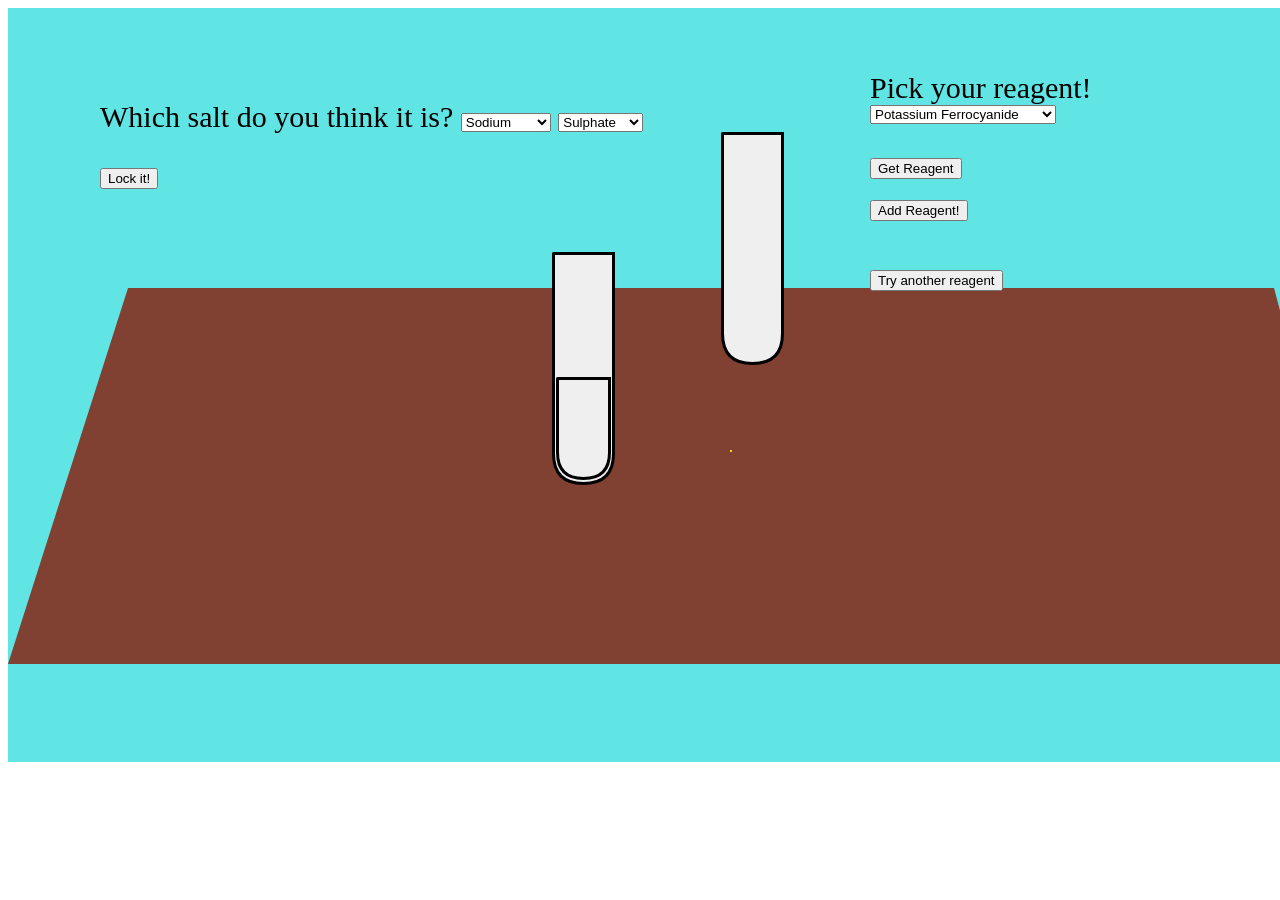
==== index.html @ 16434833 "On branch main" ====
<html>
    <head>
        <title>Salt Experiments</title>
    </head>
    <style>
        #playground {
            margin : 0px;
        }
        
        #reagent_list {
            position : absolute;
            top : 71px;
            left : 870px;
            font-size: 30px;
        }

        #addButton{
            position : absolute;
            top : 200px;
            left : 870px;
        }
        #another-button{
            position : absolute;
            top : 270px;
            left : 870px;
        }
        #result-form{
            position : absolute;
            top : 100px;
            left : 100px;
            font-size : 30px;
        }
        #result{
            color:lightcoral;
            position : absolute;
            font-size : 36px;
            top : 450px;
            left : 730px;
            border : 1px dashed gold;
        }
    </style>
    <body>
        <p align = "center">
            <!--This is the canvas where I'm gonna work-->
            <canvas id = "playground"></canvas>
        </p>
        <!--This is the list of reagents you can use-->
        <form id = "reagent_list">
            <label>
                Pick your reagent!
                <select id = "reagent">
                    <option value = "Pot-Ferro">Potassium Ferrocyanide</option>
                    <option value = "Pot-Ferri">Potassium Ferricyanide</option>
                    <option value = "Pot-Pyro">Potassium Pyro-antimonate</option>
                    <option value = "Amm-Oxa">Ammonium Oxalate</option>
                    <option value = "Nes-Rea">Nessler's Reagent</option>
                    <option value = "Sod-Hyd">Sodium Hydroxide</option>
                    <option value = "Hyd-Chl">Hydrogen Chloride</option>
                    <option value = "Bar-Nit">Barium Nitrate</option>
                    <option value = "Sil-Nit">Silver Nitrate</option>
                    <option value = "Lea-Ace">Lead Acetate</option>
                
                     
                </select>
            </label><br><br>
            <button type = "submit">Get Reagent</button>
            
        </form>
        <button id = "addButton">Add Reagent!</button>
        <button id = 'another-button'>Try another reagent</button>
        <form id = "result-form">
            <label>
            Which salt do you think it is?
            <select id = "positive-answer">
                <option value = "Na+">Sodium</option>
                <option value = "Fe2+">Ferrus</option>
                <option value = "Fe3+">Ferric</option>
                <option value = "Cu2+">Cupric</option>
                <option value = "Zn2+">Zinc</option>
                <option value = "Al3+">Alluminium</option>
                <option value = "NH4+">Ammonium</option>
                <option value = "Ca2+">Calcium</option>
                
                

            </select>
            <select id = "negative-answer">
                <option value = "SO2-">Sulphate</option>
                <option value = "CO3-">Carbonate</option>
                <option value = "Cl-">Chloride</option>
            </select>
            </label><br><br>
            <button type = "submit">Lock it!</button>
        </form>
        
        <span id = "result"></span>


    </body>
    <!--These are the source codes of ProcessingJS and jQuery or in Layman's terms these are the dictionaries of the languages I'm using-->
    <script src = "processing.min.js"></script>
    <script src = "jquery.js"></script>
    
    
    <script>
        var sketchProc = function(processingInstance){
                  
        with(processingInstance){
            size(1536,754);
            frameRate(30);

            //This is where the game begins
            
            background(97,228,228);
            noStroke();
            
            //Drawing the table
            fill(128, 64, 50);
            quad(0,656,1366,656,1266,280,120,280);
            
            //The function for drawing the test-tube. You just have to add where you want it
            var drawTesttube = function(xpos,ypos){
                
                fill(239,239,239);
                strokeWeight(3);
                stroke(1);
                rect(xpos,ypos,60,230,0,0,30,30);
                   
            };
            
            
            //This code generates a random salt
            
            var saltcollection = ["Na+","Fe3+","Fe2+","Cu2+","Al3+","Zn2+","NH4+","Ca2+","SO2-","Cl-","CO3-"];            
            var salt = [saltcollection[floor(random(0,8))] ,saltcollection[floor(random(8,saltcollection.length))]];
            //console.log(salt);
            
            
            
            //This one's the central tube that you're gonna work on
                        
            drawTesttube(545,245);

             //This is the solution inside the tube

            rect(545+4,245+125,52,100,0,0,30,30);

                      
                                
            //This one's the reagent tube that changes color according to the reagent you've picked from the list
            
            var centraltubex = 714;
            var centraltubey = 125;      
            drawTesttube(centraltubex,125);
            strokeWeight(3);
            stroke(1);
            
            $("#reagent_list").on("submit",function(event){
                event.preventDefault();
                
                
                var $reagent = $("#reagent");
                var reagent = $reagent.val();
                if(reagent === "Pot-Ferro"){
                    fill(0,0,70);
                    rect(centraltubex+4,centraltubey+125,52,100,0,0,30,30);    
                }
                else if(reagent === "Sod-Hyd"){
                    fill(220,220,220);
                    rect(centraltubex+4,centraltubey+125,52,100,0,0,30,30);
                }
                else if(reagent === "Nes-Rea"){
                    fill(225,225,0);
                    rect(centraltubex+4,centraltubey+125,52,100,0,0,30,30);
                }
                else if(reagent === "Pot-Ferri"){
                    fill(120,0,0);
                    rect(centraltubex+4,centraltubey+125,52,100,0,0,30,30);
                }
                else if(reagent === "Amm-Oxa"){
                    fill(210,210,210);
                    rect(centraltubex+4,centraltubey+125,52,100,0,0,30,30);
                }
                else if(reagent === "Pot-Pyro"){
                    fill(225,225,225);
                    rect(centraltubex+4,centraltubey+125,52,100,0,0,30,30);
                }
                else if(reagent === "Sil-Nit"){
                    fill(245,245,245);
                    rect(centraltubex+4,centraltubey+125,52,100,0,0,30,30);
                }
                else if(reagent === "Bar-Nit"){
                    fill(240,240,240);
                    rect(centraltubex+4,centraltubey+125,52,100,0,0,30,30);
                }
                else if(reagent === "Lea-Ace"){
                    fill(242,242,242);
                    rect(centraltubex+4,centraltubey+125,52,100,0,0,30,30);
                }
                else if(reagent === "Hyd-Chl"){
                    fill(255,255,89);
                    rect(centraltubex+4,centraltubey+125,52,100,0,0,30,30);
                }
                
                           
            });

            //This part controls what happens after you add the reagent
            
            $("#addButton").on("click",function(){
                
               var $reagent = $("#reagent");
               var reagent = $reagent.val();
               salt[2] = reagent;
               
               
               var br = "35";
               var bl = "35";
               var width = "48";
               var height = "30";
               var y = 438;
               var x = 551;

            
                
               if(salt.includes("Na+") && salt.includes("Pot-Pyro")){

                        fill(226,202,205);
                        rect(x,y,width,height,0,0,br,bl);
                                       
                }
                else if(salt.includes("Fe2+") && salt.includes("Pot-Ferro")){
                                            
                        fill(255,255,229);
                        rect(x,y,width,height,0,0,br,bl);
                }
                    
                else if(salt.includes("Fe2+") && salt.includes("Pot-Ferri")){
                        
                        fill(8,32,102);
                        rect(x,y,width,height,0,0,br,bl);                                       
                }
                else if(salt.includes("Fe3+") && salt.includes("Pot-Ferri")){
                                           
                        fill(75,27,33);
                        rect(x,y,width,height,0,0,br,bl);
                }
                else if(salt.includes("Fe3+") && salt.includes("Pot-Ferro")){
                        
                        fill(98,129,229);
                        rect(x,y,width,height,0,0,br,bl);
                }                   
                
                else if(salt.includes("Al3+") && salt.includes("Sod-Hyd")){
                        
                        fill(210,210,210);
                        rect(x,y,width,height,0,0,br,bl);                                            
                }
                else if(salt.includes("NH4+") && salt.includes("Nes-Rea")){
                                            
                        fill(70,23,29);
                        rect(x,y,width,height,0,0,br,bl);                   
                }
                else if(salt.includes("Cu2+") && salt.includes("Pot-Ferro")){
                                
                        fill(179,32,52);
                        rect(x,y,width,height,0,0,br,bl);                  
                    
                }
                else if(salt.includes("Zn2+") && salt.includes("Pot-Ferro")){
                    
                        fill(210,210,210);
                        rect(x,y,width,height,0,0,br,bl);                   
                    
                }
                else if(salt.includes("Ca2+") && salt.includes("Amm-Oxa")){

                    fill(200,200,200);
                    rect(x,y,width,height,0,0,br,bl);
                }
                else if(salt.includes("SO2-") && salt.includes("Lea-Ace")){

                    fill(255,255,255);
                    rect(x,y,width,height,0,0,br,bl);
                }
                else if(salt.includes("SO2-") && salt.includes("Bar-Nit")){

                    fill(255,255,255);
                    rect(x,y,width,height,0,0,br,bl);
                }
                else if(salt.includes("Cl-") && salt.includes("Sil-Nit")){
                    
                    fill(255,255,255);
                    rect(x,y,width,height,0,0,br,bl);
                }
                else if(salt.includes("Cl-") && salt.includes("Lea-Ace")){

                    fill(255,255,255);
                    rect(x,y,width,height,0,0,br,bl);
                }
                else if(salt.includes("CO3-") && salt.includes("Hyd-Chl")){
                    //I need to write a code here that makes bubbles
                    fill(0,0,0);
                    rect(x,y,width,height,0,0,br,bl);
                }
                else if(salt.includes("CO3-") && salt.includes("Bar-Nit")){

                    fill(255,255,255);
                    rect(x,y,width,height,0,0,br,bl);
                }


                
            });

            //This part gives you another clean solution

            $("#another-button").on("click",function(){
                fill(255,255,255);
                rect(545+4,245+125,52,100,0,0,30,30);
                salt[2] = "";
                      
            });

            //This part takes the answer and gives your result

            $("#result-form").on("submit",function(event){
                event.preventDefault();
                
                var $positive_answer = $("#positive-answer");
                var positive_answer = $positive_answer.val();
                var $negative_answer = $("#negative-answer");
                var negative_answer = $negative_answer.val();
                if(positive_answer === salt[0] && negative_answer === salt[1]){
                    $("#result").text("YOU GOT IT!! YAY!!!! Refresh the page to try again");
                }
                else{
                    $("#result").text("Sorry. Better luck next time. =;.;=. Refresh the page and try again.");
                }

                
            });

           
            
            
            

            

            
            }
            
        };
        var canvas = document.getElementById("playground");
        var processingInstance = new Processing(canvas, sketchProc);
    </script>
    <script>
      
    </script>
</html>
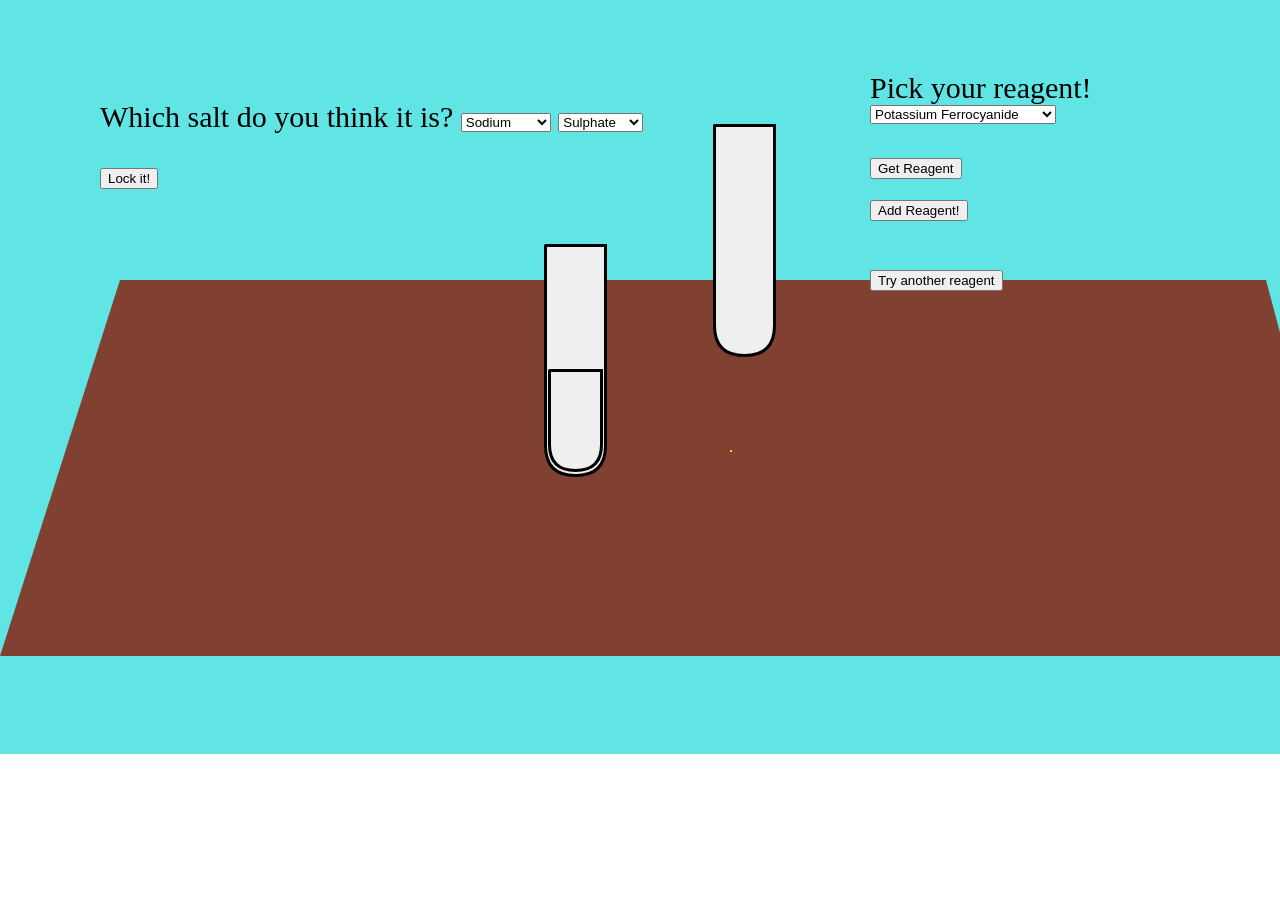
==== commit a69cc9f0: "Update index.html" ====
--- a/index.html
+++ b/index.html
@@ -4,7 +4,7 @@
     </head>
     <style>
         #playground {
-            margin : 0px;
+            margin : -8px;
         }
         
         #reagent_list {
@@ -358,4 +358,4 @@
     <script>
       
     </script>
-</html>+</html>
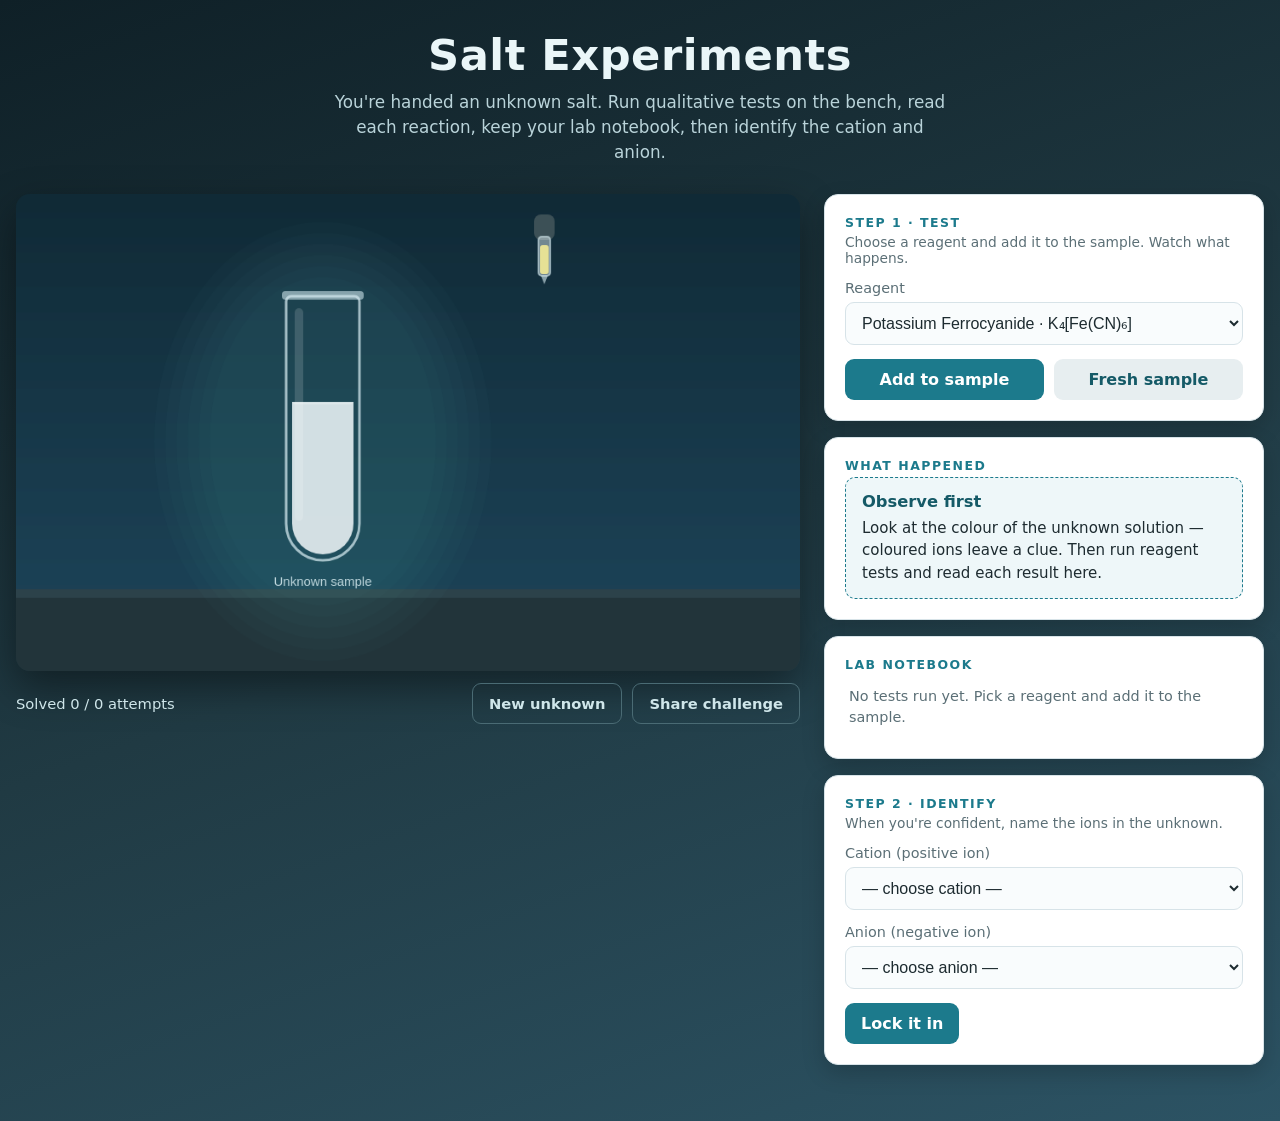
==== commit d3f54488: "refactor: rebuild index.html on the p5 + vanilla-JS stack Replace the inline ProcessingJS sketch and" ====
--- a/index.html
+++ b/index.html
@@ -1,361 +1,87 @@
-<html>
-    <head>
-        <title>Salt Experiments</title>
-    </head>
-    <style>
-        #playground {
-            margin : -8px;
-        }
-        
-        #reagent_list {
-            position : absolute;
-            top : 71px;
-            left : 870px;
-            font-size: 30px;
-        }
-
-        #addButton{
-            position : absolute;
-            top : 200px;
-            left : 870px;
-        }
-        #another-button{
-            position : absolute;
-            top : 270px;
-            left : 870px;
-        }
-        #result-form{
-            position : absolute;
-            top : 100px;
-            left : 100px;
-            font-size : 30px;
-        }
-        #result{
-            color:lightcoral;
-            position : absolute;
-            font-size : 36px;
-            top : 450px;
-            left : 730px;
-            border : 1px dashed gold;
-        }
-    </style>
-    <body>
-        <p align = "center">
-            <!--This is the canvas where I'm gonna work-->
-            <canvas id = "playground"></canvas>
-        </p>
-        <!--This is the list of reagents you can use-->
-        <form id = "reagent_list">
-            <label>
-                Pick your reagent!
-                <select id = "reagent">
-                    <option value = "Pot-Ferro">Potassium Ferrocyanide</option>
-                    <option value = "Pot-Ferri">Potassium Ferricyanide</option>
-                    <option value = "Pot-Pyro">Potassium Pyro-antimonate</option>
-                    <option value = "Amm-Oxa">Ammonium Oxalate</option>
-                    <option value = "Nes-Rea">Nessler's Reagent</option>
-                    <option value = "Sod-Hyd">Sodium Hydroxide</option>
-                    <option value = "Hyd-Chl">Hydrogen Chloride</option>
-                    <option value = "Bar-Nit">Barium Nitrate</option>
-                    <option value = "Sil-Nit">Silver Nitrate</option>
-                    <option value = "Lea-Ace">Lead Acetate</option>
-                
-                     
-                </select>
-            </label><br><br>
-            <button type = "submit">Get Reagent</button>
-            
-        </form>
-        <button id = "addButton">Add Reagent!</button>
-        <button id = 'another-button'>Try another reagent</button>
-        <form id = "result-form">
-            <label>
-            Which salt do you think it is?
-            <select id = "positive-answer">
-                <option value = "Na+">Sodium</option>
-                <option value = "Fe2+">Ferrus</option>
-                <option value = "Fe3+">Ferric</option>
-                <option value = "Cu2+">Cupric</option>
-                <option value = "Zn2+">Zinc</option>
-                <option value = "Al3+">Alluminium</option>
-                <option value = "NH4+">Ammonium</option>
-                <option value = "Ca2+">Calcium</option>
-                
-                
-
-            </select>
-            <select id = "negative-answer">
-                <option value = "SO2-">Sulphate</option>
-                <option value = "CO3-">Carbonate</option>
-                <option value = "Cl-">Chloride</option>
-            </select>
-            </label><br><br>
-            <button type = "submit">Lock it!</button>
-        </form>
-        
-        <span id = "result"></span>
-
-
-    </body>
-    <!--These are the source codes of ProcessingJS and jQuery or in Layman's terms these are the dictionaries of the languages I'm using-->
-    <script src = "processing.min.js"></script>
-    <script src = "jquery.js"></script>
-    
-    
-    <script>
-        var sketchProc = function(processingInstance){
-                  
-        with(processingInstance){
-            size(1536,754);
-            frameRate(30);
-
-            //This is where the game begins
-            
-            background(97,228,228);
-            noStroke();
-            
-            //Drawing the table
-            fill(128, 64, 50);
-            quad(0,656,1366,656,1266,280,120,280);
-            
-            //The function for drawing the test-tube. You just have to add where you want it
-            var drawTesttube = function(xpos,ypos){
-                
-                fill(239,239,239);
-                strokeWeight(3);
-                stroke(1);
-                rect(xpos,ypos,60,230,0,0,30,30);
-                   
-            };
-            
-            
-            //This code generates a random salt
-            
-            var saltcollection = ["Na+","Fe3+","Fe2+","Cu2+","Al3+","Zn2+","NH4+","Ca2+","SO2-","Cl-","CO3-"];            
-            var salt = [saltcollection[floor(random(0,8))] ,saltcollection[floor(random(8,saltcollection.length))]];
-            //console.log(salt);
-            
-            
-            
-            //This one's the central tube that you're gonna work on
-                        
-            drawTesttube(545,245);
-
-             //This is the solution inside the tube
-
-            rect(545+4,245+125,52,100,0,0,30,30);
-
-                      
-                                
-            //This one's the reagent tube that changes color according to the reagent you've picked from the list
-            
-            var centraltubex = 714;
-            var centraltubey = 125;      
-            drawTesttube(centraltubex,125);
-            strokeWeight(3);
-            stroke(1);
-            
-            $("#reagent_list").on("submit",function(event){
-                event.preventDefault();
-                
-                
-                var $reagent = $("#reagent");
-                var reagent = $reagent.val();
-                if(reagent === "Pot-Ferro"){
-                    fill(0,0,70);
-                    rect(centraltubex+4,centraltubey+125,52,100,0,0,30,30);    
-                }
-                else if(reagent === "Sod-Hyd"){
-                    fill(220,220,220);
-                    rect(centraltubex+4,centraltubey+125,52,100,0,0,30,30);
-                }
-                else if(reagent === "Nes-Rea"){
-                    fill(225,225,0);
-                    rect(centraltubex+4,centraltubey+125,52,100,0,0,30,30);
-                }
-                else if(reagent === "Pot-Ferri"){
-                    fill(120,0,0);
-                    rect(centraltubex+4,centraltubey+125,52,100,0,0,30,30);
-                }
-                else if(reagent === "Amm-Oxa"){
-                    fill(210,210,210);
-                    rect(centraltubex+4,centraltubey+125,52,100,0,0,30,30);
-                }
-                else if(reagent === "Pot-Pyro"){
-                    fill(225,225,225);
-                    rect(centraltubex+4,centraltubey+125,52,100,0,0,30,30);
-                }
-                else if(reagent === "Sil-Nit"){
-                    fill(245,245,245);
-                    rect(centraltubex+4,centraltubey+125,52,100,0,0,30,30);
-                }
-                else if(reagent === "Bar-Nit"){
-                    fill(240,240,240);
-                    rect(centraltubex+4,centraltubey+125,52,100,0,0,30,30);
-                }
-                else if(reagent === "Lea-Ace"){
-                    fill(242,242,242);
-                    rect(centraltubex+4,centraltubey+125,52,100,0,0,30,30);
-                }
-                else if(reagent === "Hyd-Chl"){
-                    fill(255,255,89);
-                    rect(centraltubex+4,centraltubey+125,52,100,0,0,30,30);
-                }
-                
-                           
-            });
-
-            //This part controls what happens after you add the reagent
-            
-            $("#addButton").on("click",function(){
-                
-               var $reagent = $("#reagent");
-               var reagent = $reagent.val();
-               salt[2] = reagent;
-               
-               
-               var br = "35";
-               var bl = "35";
-               var width = "48";
-               var height = "30";
-               var y = 438;
-               var x = 551;
-
-            
-                
-               if(salt.includes("Na+") && salt.includes("Pot-Pyro")){
-
-                        fill(226,202,205);
-                        rect(x,y,width,height,0,0,br,bl);
-                                       
-                }
-                else if(salt.includes("Fe2+") && salt.includes("Pot-Ferro")){
-                                            
-                        fill(255,255,229);
-                        rect(x,y,width,height,0,0,br,bl);
-                }
-                    
-                else if(salt.includes("Fe2+") && salt.includes("Pot-Ferri")){
-                        
-                        fill(8,32,102);
-                        rect(x,y,width,height,0,0,br,bl);                                       
-                }
-                else if(salt.includes("Fe3+") && salt.includes("Pot-Ferri")){
-                                           
-                        fill(75,27,33);
-                        rect(x,y,width,height,0,0,br,bl);
-                }
-                else if(salt.includes("Fe3+") && salt.includes("Pot-Ferro")){
-                        
-                        fill(98,129,229);
-                        rect(x,y,width,height,0,0,br,bl);
-                }                   
-                
-                else if(salt.includes("Al3+") && salt.includes("Sod-Hyd")){
-                        
-                        fill(210,210,210);
-                        rect(x,y,width,height,0,0,br,bl);                                            
-                }
-                else if(salt.includes("NH4+") && salt.includes("Nes-Rea")){
-                                            
-                        fill(70,23,29);
-                        rect(x,y,width,height,0,0,br,bl);                   
-                }
-                else if(salt.includes("Cu2+") && salt.includes("Pot-Ferro")){
-                                
-                        fill(179,32,52);
-                        rect(x,y,width,height,0,0,br,bl);                  
-                    
-                }
-                else if(salt.includes("Zn2+") && salt.includes("Pot-Ferro")){
-                    
-                        fill(210,210,210);
-                        rect(x,y,width,height,0,0,br,bl);                   
-                    
-                }
-                else if(salt.includes("Ca2+") && salt.includes("Amm-Oxa")){
-
-                    fill(200,200,200);
-                    rect(x,y,width,height,0,0,br,bl);
-                }
-                else if(salt.includes("SO2-") && salt.includes("Lea-Ace")){
-
-                    fill(255,255,255);
-                    rect(x,y,width,height,0,0,br,bl);
-                }
-                else if(salt.includes("SO2-") && salt.includes("Bar-Nit")){
-
-                    fill(255,255,255);
-                    rect(x,y,width,height,0,0,br,bl);
-                }
-                else if(salt.includes("Cl-") && salt.includes("Sil-Nit")){
-                    
-                    fill(255,255,255);
-                    rect(x,y,width,height,0,0,br,bl);
-                }
-                else if(salt.includes("Cl-") && salt.includes("Lea-Ace")){
-
-                    fill(255,255,255);
-                    rect(x,y,width,height,0,0,br,bl);
-                }
-                else if(salt.includes("CO3-") && salt.includes("Hyd-Chl")){
-                    //I need to write a code here that makes bubbles
-                    fill(0,0,0);
-                    rect(x,y,width,height,0,0,br,bl);
-                }
-                else if(salt.includes("CO3-") && salt.includes("Bar-Nit")){
-
-                    fill(255,255,255);
-                    rect(x,y,width,height,0,0,br,bl);
-                }
-
-
-                
-            });
-
-            //This part gives you another clean solution
-
-            $("#another-button").on("click",function(){
-                fill(255,255,255);
-                rect(545+4,245+125,52,100,0,0,30,30);
-                salt[2] = "";
-                      
-            });
-
-            //This part takes the answer and gives your result
-
-            $("#result-form").on("submit",function(event){
-                event.preventDefault();
-                
-                var $positive_answer = $("#positive-answer");
-                var positive_answer = $positive_answer.val();
-                var $negative_answer = $("#negative-answer");
-                var negative_answer = $negative_answer.val();
-                if(positive_answer === salt[0] && negative_answer === salt[1]){
-                    $("#result").text("YOU GOT IT!! YAY!!!! Refresh the page to try again");
-                }
-                else{
-                    $("#result").text("Sorry. Better luck next time. =;.;=. Refresh the page and try again.");
-                }
-
-                
-            });
-
-           
-            
-            
-            
-
-            
-
-            
-            }
-            
-        };
-        var canvas = document.getElementById("playground");
-        var processingInstance = new Processing(canvas, sketchProc);
-    </script>
-    <script>
-      
-    </script>
-</html>
+<!DOCTYPE html>
+<html lang="en">
+  <head>
+    <meta charset="utf-8" />
+    <meta name="viewport" content="width=device-width, initial-scale=1" />
+    <title>Salt Experiments — Virtual Qualitative Analysis Lab</title>
+    <link rel="stylesheet" href="css/styles.css" />
+  </head>
+  <body>
+    <header class="site-header">
+      <h1>Salt Experiments</h1>
+      <p class="subtitle">
+        You're handed an unknown salt. Run qualitative tests on the bench, read each
+        reaction, keep your lab notebook, then identify the cation and anion.
+      </p>
+    </header>
+
+    <main class="layout">
+      <!-- the animated lab bench (p5.js renders into #stage) -->
+      <section class="stage-col">
+        <div id="stage"></div>
+        <div class="score-bar">
+          <span id="score">Solved 0 / 0 attempts</span>
+          <span class="actions">
+            <button id="new-btn" class="ghost" type="button">New unknown</button>
+            <button id="share-btn" class="ghost" type="button">Share challenge</button>
+          </span>
+        </div>
+      </section>
+
+      <aside class="panel">
+        <!-- Step 1: test with a reagent -->
+        <section class="card">
+          <h2>Step 1 · Test</h2>
+          <p class="step">Choose a reagent and add it to the sample. Watch what happens.</p>
+          <div class="field">
+            <label for="reagent-select">Reagent</label>
+            <select id="reagent-select"></select>
+          </div>
+          <div class="btn-row">
+            <button id="add-btn" type="button">Add to sample</button>
+            <button id="fresh-btn" class="secondary" type="button">Fresh sample</button>
+          </div>
+        </section>
+
+        <!-- live explanation of the latest reaction -->
+        <section class="card">
+          <h2>What happened</h2>
+          <div id="explain" class="explain"></div>
+        </section>
+
+        <!-- lab notebook -->
+        <section class="card">
+          <h2>Lab notebook</h2>
+          <ol id="notebook"></ol>
+        </section>
+
+        <!-- Step 2: identify -->
+        <section class="card">
+          <h2>Step 2 · Identify</h2>
+          <p class="step">When you're confident, name the ions in the unknown.</p>
+          <form id="identify-form">
+            <div class="field">
+              <label for="cation-select">Cation (positive ion)</label>
+              <select id="cation-select"></select>
+            </div>
+            <div class="field">
+              <label for="anion-select">Anion (negative ion)</label>
+              <select id="anion-select"></select>
+            </div>
+            <button type="submit">Lock it in</button>
+            <p id="result" class="result" role="status"></p>
+          </form>
+        </section>
+      </aside>
+    </main>
+
+    <div id="toast" role="status"></div>
+
+    <!-- p5.js (vendored — no CDN, works offline and on GitHub Pages) -->
+    <script src="vendor/p5.min.js"></script>
+    <!-- the chemistry spine, the renderer, the app -->
+    <script src="js/reactions.js"></script>
+    <script src="js/sketch.js"></script>
+    <script src="js/app.js"></script>
+  </body>
+</html>
--- a/css/styles.css
+++ b/css/styles.css
@@ -0,0 +1,215 @@
+:root {
+  --bg-1: #0f2027;
+  --bg-2: #203a43;
+  --bg-3: #2c5364;
+  --panel: #ffffff;
+  --panel-border: #d7e3e8;
+  --accent: #1c7a8c;
+  --accent-dark: #155a67;
+  --text: #1d2b30;
+  --muted: #5b6f76;
+  --ok: #1f8f5f;
+  --no: #c0473f;
+}
+
+* { box-sizing: border-box; }
+html, body { margin: 0; padding: 0; }
+
+body {
+  font-family: "Segoe UI", system-ui, -apple-system, Roboto, Helvetica, Arial, sans-serif;
+  color: var(--text);
+  background: linear-gradient(160deg, var(--bg-1), var(--bg-2), var(--bg-3));
+  min-height: 100vh;
+}
+
+.site-header {
+  text-align: center;
+  padding: 30px 16px 6px;
+  color: #eaf6f8;
+}
+.site-header h1 {
+  margin: 0;
+  font-size: clamp(1.7rem, 4vw, 2.7rem);
+  letter-spacing: 0.5px;
+}
+.site-header .subtitle {
+  margin: 10px auto 0;
+  max-width: 620px;
+  color: #b9d3d9;
+  font-size: clamp(0.92rem, 2vw, 1.05rem);
+  line-height: 1.5;
+}
+
+.layout {
+  display: flex;
+  flex-wrap: wrap;
+  gap: 24px;
+  align-items: flex-start;
+  justify-content: center;
+  max-width: 1400px;
+  margin: 0 auto;
+  padding: 22px 16px 56px;
+}
+
+.stage-col { flex: 1 1 520px; min-width: 300px; max-width: 920px; }
+#stage canvas {
+  display: block;
+  width: 100% !important;
+  height: auto !important;
+  border-radius: 14px;
+  box-shadow: 0 16px 40px rgba(0, 0, 0, 0.42);
+}
+
+.score-bar {
+  margin-top: 12px;
+  display: flex;
+  gap: 10px;
+  flex-wrap: wrap;
+  align-items: center;
+  justify-content: space-between;
+  color: #cfe6ea;
+  font-size: 0.92rem;
+}
+.score-bar .actions { display: flex; gap: 10px; }
+
+.panel {
+  flex: 1 1 340px;
+  min-width: 290px;
+  max-width: 440px;
+  display: flex;
+  flex-direction: column;
+  gap: 16px;
+}
+
+.card {
+  background: var(--panel);
+  border: 1px solid var(--panel-border);
+  border-radius: 14px;
+  padding: 20px;
+  box-shadow: 0 8px 22px rgba(0, 0, 0, 0.18);
+}
+.card h2 {
+  margin: 0 0 4px;
+  font-size: 0.78rem;
+  letter-spacing: 0.12em;
+  text-transform: uppercase;
+  color: var(--accent);
+}
+.card .step { color: var(--muted); font-size: 0.86rem; margin: 0 0 14px; }
+
+.field { display: flex; flex-direction: column; gap: 6px; margin-bottom: 14px; }
+.field label { font-size: 0.9rem; color: var(--muted); }
+select {
+  font-size: 1rem;
+  padding: 11px 12px;
+  border: 1px solid var(--panel-border);
+  border-radius: 9px;
+  background: #f9fcfd;
+  color: var(--text);
+  width: 100%;
+}
+
+.btn-row { display: flex; flex-wrap: wrap; gap: 10px; }
+button {
+  font: inherit;
+  font-weight: 600;
+  padding: 11px 16px;
+  border: none;
+  border-radius: 9px;
+  background: var(--accent);
+  color: #fff;
+  cursor: pointer;
+  transition: background 0.15s ease, transform 0.05s ease, opacity 0.15s ease;
+  flex: 1 1 auto;
+}
+button:hover { background: var(--accent-dark); }
+button:active { transform: translateY(1px); }
+button:disabled { opacity: 0.45; cursor: not-allowed; }
+button.secondary { background: #e7eef0; color: var(--accent-dark); }
+button.secondary:hover { background: #d4e0e3; }
+button.ghost { background: transparent; color: #cfe6ea; border: 1px solid #4a6b74; }
+button.ghost:hover { background: rgba(255,255,255,0.08); }
+
+/* explain panel */
+.explain {
+  border-radius: 10px;
+  padding: 14px 16px;
+  background: #eef7f9;
+  border: 1px dashed var(--accent);
+  color: var(--accent-dark);
+}
+.explain.muted { background: #f1f3f4; border-color: #c4ccce; color: var(--muted); }
+.explain-head { font-weight: 700; font-size: 1.02rem; margin-bottom: 6px; }
+.explain-eq {
+  font-family: "Cascadia Code", "SF Mono", Consolas, monospace;
+  background: rgba(0,0,0,0.06);
+  padding: 8px 10px;
+  border-radius: 7px;
+  font-size: 0.95rem;
+  margin-bottom: 8px;
+  overflow-wrap: anywhere;
+}
+.explain-obs { margin: 0; color: var(--text); font-size: 0.94rem; line-height: 1.5; }
+
+/* notebook */
+#notebook {
+  list-style: none;
+  margin: 0;
+  padding: 0;
+  max-height: 230px;
+  overflow-y: auto;
+}
+#notebook li {
+  display: flex;
+  gap: 10px;
+  padding: 10px 4px;
+  border-bottom: 1px solid #eef2f3;
+  font-size: 0.9rem;
+  line-height: 1.45;
+}
+#notebook li:last-child { border-bottom: none; }
+#notebook li.empty { color: var(--muted); border: none; }
+.nb-n {
+  flex: 0 0 22px;
+  height: 22px;
+  border-radius: 50%;
+  background: var(--accent);
+  color: #fff;
+  font-size: 0.78rem;
+  font-weight: 700;
+  display: flex;
+  align-items: center;
+  justify-content: center;
+}
+
+/* identify result */
+.result {
+  margin: 14px 0 0;
+  padding: 0;
+  font-size: 0.96rem;
+  line-height: 1.5;
+}
+.result:empty { display: none; }
+.result.ok { color: var(--ok); font-weight: 600; }
+.result.no { color: var(--no); font-weight: 600; }
+.result.warn { color: #b9821f; }
+
+/* toast */
+#toast {
+  position: fixed;
+  left: 50%;
+  bottom: 26px;
+  transform: translateX(-50%) translateY(20px);
+  background: #11272d;
+  color: #eaf6f8;
+  padding: 12px 18px;
+  border-radius: 10px;
+  box-shadow: 0 10px 30px rgba(0,0,0,0.4);
+  font-size: 0.92rem;
+  opacity: 0;
+  pointer-events: none;
+  transition: opacity 0.2s ease, transform 0.2s ease;
+  max-width: 90vw;
+  text-align: center;
+}
+#toast.show { opacity: 1; transform: translateX(-50%) translateY(0); }
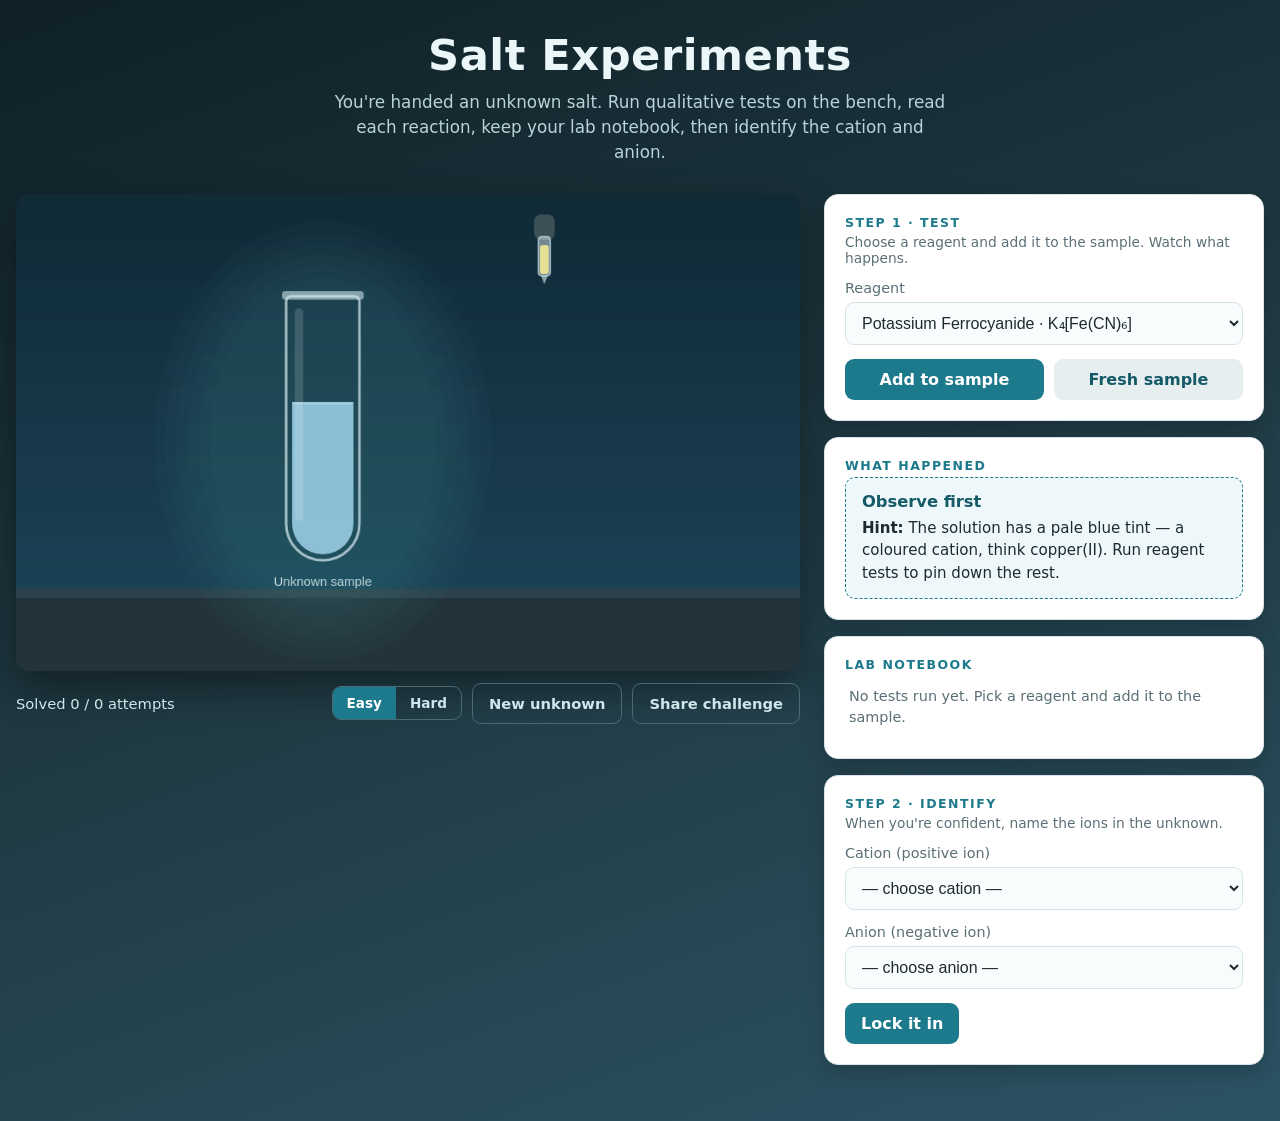
==== commit 2ab0951c: "feat: Easy/Hard difficulty with hints, a test budget, and best-score Adds a difficulty dimension to " ====
--- a/index.html
+++ b/index.html
@@ -22,6 +22,10 @@
         <div class="score-bar">
           <span id="score">Solved 0 / 0 attempts</span>
           <span class="actions">
+            <span id="difficulty" class="difficulty" role="radiogroup" aria-label="Difficulty">
+              <button id="diff-easy" class="seg" type="button" role="radio" aria-checked="true">Easy</button>
+              <button id="diff-hard" class="seg" type="button" role="radio" aria-checked="false">Hard</button>
+            </span>
             <button id="new-btn" class="ghost" type="button">New unknown</button>
             <button id="share-btn" class="ghost" type="button">Share challenge</button>
           </span>
@@ -41,6 +45,7 @@
             <button id="add-btn" type="button">Add to sample</button>
             <button id="fresh-btn" class="secondary" type="button">Fresh sample</button>
           </div>
+          <p id="tests-left" class="tests-left" role="status"></p>
         </section>
 
         <!-- live explanation of the latest reaction -->
--- a/css/styles.css
+++ b/css/styles.css
@@ -70,7 +70,31 @@
   color: #cfe6ea;
   font-size: 0.92rem;
 }
-.score-bar .actions { display: flex; gap: 10px; }
+.score-bar .actions { display: flex; gap: 10px; align-items: center; flex-wrap: wrap; }
+
+/* difficulty segmented toggle */
+.difficulty {
+  display: inline-flex;
+  border: 1px solid #4a6b74;
+  border-radius: 9px;
+  overflow: hidden;
+}
+.difficulty .seg {
+  flex: 0 0 auto;
+  background: transparent;
+  color: #cfe6ea;
+  border: none;
+  border-radius: 0;
+  padding: 8px 14px;
+  font-size: 0.85rem;
+  font-weight: 600;
+}
+.difficulty .seg:hover { background: rgba(255, 255, 255, 0.08); }
+.difficulty .seg.active {
+  background: var(--accent);
+  color: #fff;
+}
+.difficulty .seg.active:hover { background: var(--accent); }
 
 .panel {
   flex: 1 1 340px;
@@ -108,6 +132,15 @@
   color: var(--text);
   width: 100%;
 }
+
+.tests-left {
+  margin: 12px 0 0;
+  font-size: 0.84rem;
+  color: var(--muted);
+  font-weight: 600;
+}
+.tests-left:empty { display: none; }
+.tests-left.spent { color: var(--no); }
 
 .btn-row { display: flex; flex-wrap: wrap; gap: 10px; }
 button {
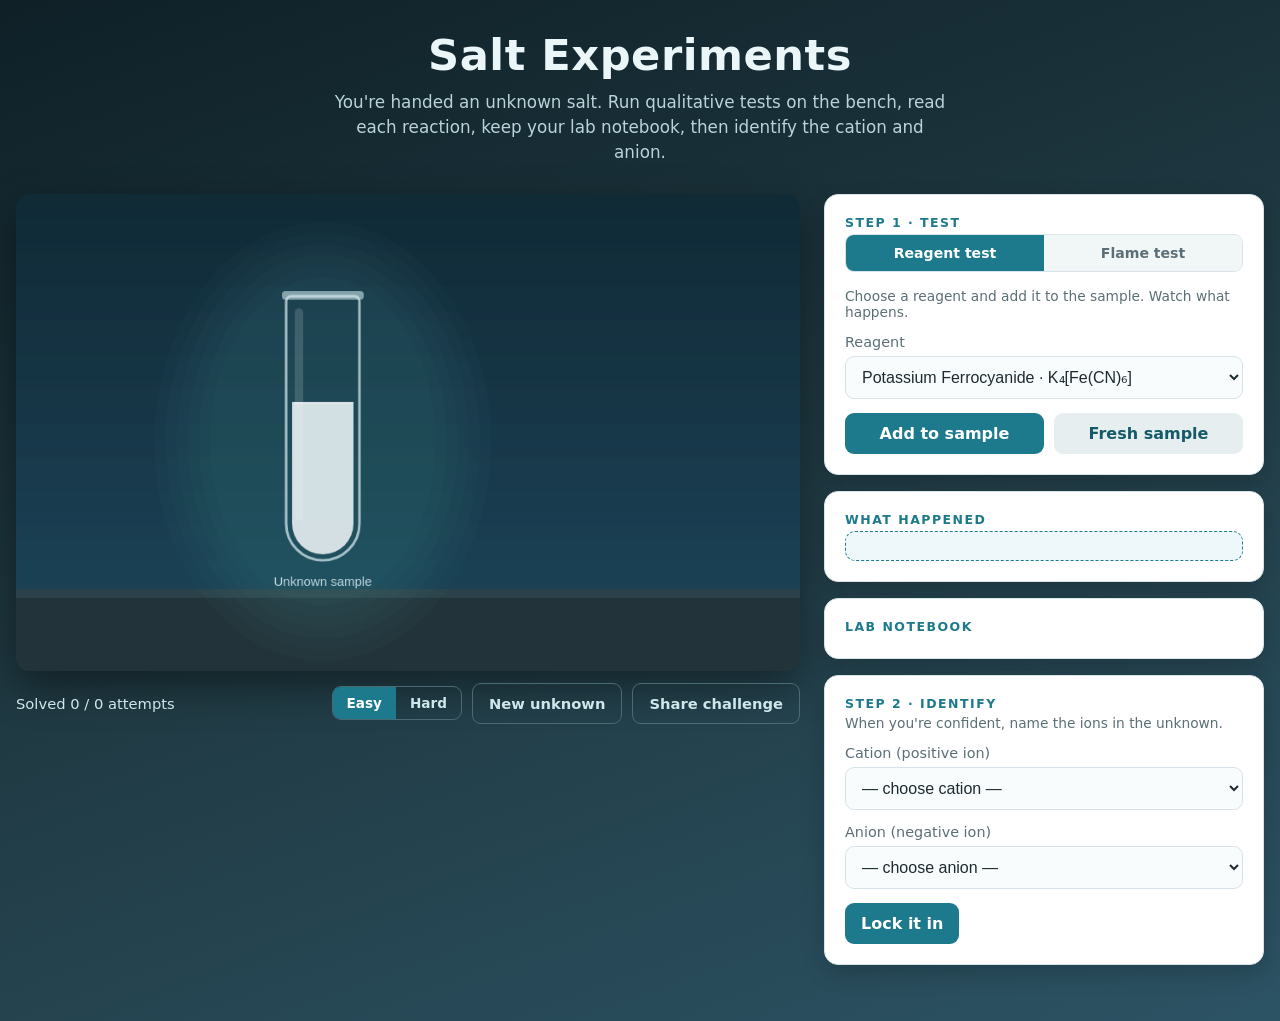
==== commit 2e947867: "feat: flame-test station UI + workflow A Reagent/Flame segmented toggle at the top of the Step 1 car" ====
--- a/index.html
+++ b/index.html
@@ -33,18 +33,35 @@
       </section>
 
       <aside class="panel">
-        <!-- Step 1: test with a reagent -->
+        <!-- Step 1: test — either a wet reagent test or a flame test -->
         <section class="card">
           <h2>Step 1 · Test</h2>
-          <p class="step">Choose a reagent and add it to the sample. Watch what happens.</p>
-          <div class="field">
-            <label for="reagent-select">Reagent</label>
-            <select id="reagent-select"></select>
+          <div id="station-toggle" class="station-toggle" role="radiogroup" aria-label="Test type">
+            <button id="station-reagent" class="seg active" type="button" role="radio" aria-checked="true">Reagent test</button>
+            <button id="station-flame" class="seg" type="button" role="radio" aria-checked="false">Flame test</button>
           </div>
-          <div class="btn-row">
-            <button id="add-btn" type="button">Add to sample</button>
-            <button id="fresh-btn" class="secondary" type="button">Fresh sample</button>
+
+          <!-- reagent station -->
+          <div id="reagent-station">
+            <p class="step">Choose a reagent and add it to the sample. Watch what happens.</p>
+            <div class="field">
+              <label for="reagent-select">Reagent</label>
+              <select id="reagent-select"></select>
+            </div>
+            <div class="btn-row">
+              <button id="add-btn" type="button">Add to sample</button>
+              <button id="fresh-btn" class="secondary" type="button">Fresh sample</button>
+            </div>
           </div>
+
+          <!-- flame station -->
+          <div id="flame-station" hidden>
+            <p class="step">Dip a clean nichrome wire in the sample and hold it in the Bunsen flame. The colour fingerprints the metal — but only some metals show one.</p>
+            <div class="btn-row">
+              <button id="flame-btn" type="button">Heat in flame</button>
+            </div>
+          </div>
+
           <p id="tests-left" class="tests-left" role="status"></p>
         </section>
 
--- a/css/styles.css
+++ b/css/styles.css
@@ -95,6 +95,28 @@
   color: #fff;
 }
 .difficulty .seg.active:hover { background: var(--accent); }
+
+/* station segmented toggle (reagent vs flame), inside a light card */
+.station-toggle {
+  display: flex;
+  border: 1px solid var(--panel-border);
+  border-radius: 9px;
+  overflow: hidden;
+  margin-bottom: 16px;
+}
+.station-toggle .seg {
+  flex: 1 1 0;
+  background: #f1f6f7;
+  color: var(--muted);
+  border: none;
+  border-radius: 0;
+  padding: 10px 12px;
+  font-size: 0.88rem;
+  font-weight: 600;
+}
+.station-toggle .seg:hover { background: #e6eef0; }
+.station-toggle .seg.active,
+.station-toggle .seg.active:hover { background: var(--accent); color: #fff; }
 
 .panel {
   flex: 1 1 340px;
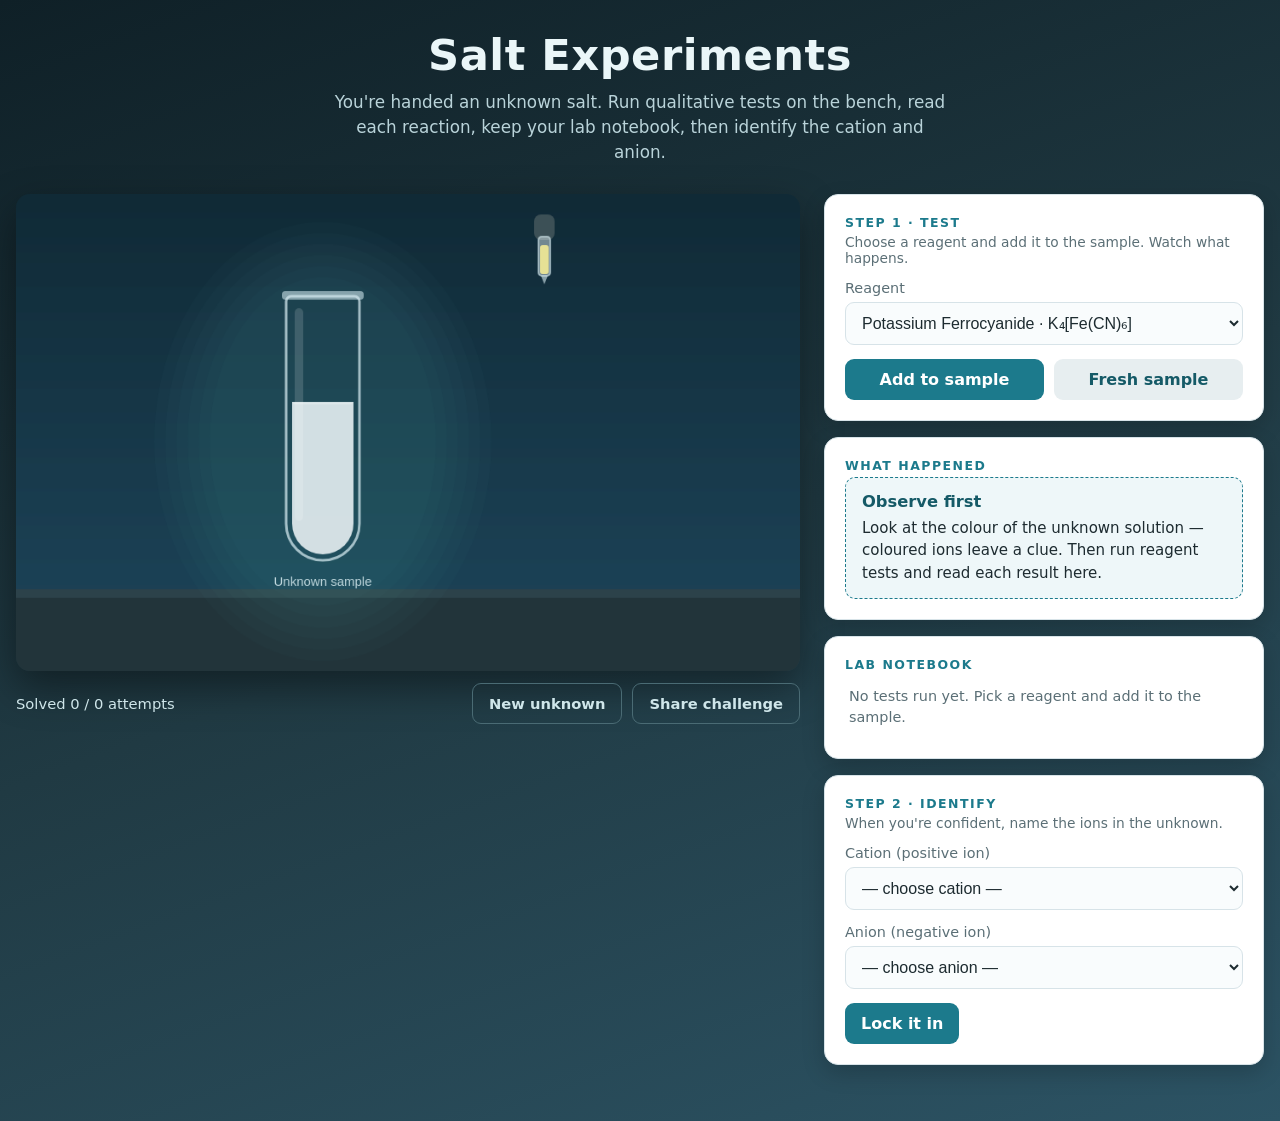
==== commit fa20e477: "Merge pull request #1 from SiamRahman29/modernize-p5-lab Modernize: data-driven engine + animated p5" ====
--- a/index.html
+++ b/index.html
@@ -22,10 +22,6 @@
         <div class="score-bar">
           <span id="score">Solved 0 / 0 attempts</span>
           <span class="actions">
-            <span id="difficulty" class="difficulty" role="radiogroup" aria-label="Difficulty">
-              <button id="diff-easy" class="seg" type="button" role="radio" aria-checked="true">Easy</button>
-              <button id="diff-hard" class="seg" type="button" role="radio" aria-checked="false">Hard</button>
-            </span>
             <button id="new-btn" class="ghost" type="button">New unknown</button>
             <button id="share-btn" class="ghost" type="button">Share challenge</button>
           </span>
@@ -33,36 +29,18 @@
       </section>
 
       <aside class="panel">
-        <!-- Step 1: test — either a wet reagent test or a flame test -->
+        <!-- Step 1: test with a reagent -->
         <section class="card">
           <h2>Step 1 · Test</h2>
-          <div id="station-toggle" class="station-toggle" role="radiogroup" aria-label="Test type">
-            <button id="station-reagent" class="seg active" type="button" role="radio" aria-checked="true">Reagent test</button>
-            <button id="station-flame" class="seg" type="button" role="radio" aria-checked="false">Flame test</button>
+          <p class="step">Choose a reagent and add it to the sample. Watch what happens.</p>
+          <div class="field">
+            <label for="reagent-select">Reagent</label>
+            <select id="reagent-select"></select>
           </div>
-
-          <!-- reagent station -->
-          <div id="reagent-station">
-            <p class="step">Choose a reagent and add it to the sample. Watch what happens.</p>
-            <div class="field">
-              <label for="reagent-select">Reagent</label>
-              <select id="reagent-select"></select>
-            </div>
-            <div class="btn-row">
-              <button id="add-btn" type="button">Add to sample</button>
-              <button id="fresh-btn" class="secondary" type="button">Fresh sample</button>
-            </div>
+          <div class="btn-row">
+            <button id="add-btn" type="button">Add to sample</button>
+            <button id="fresh-btn" class="secondary" type="button">Fresh sample</button>
           </div>
-
-          <!-- flame station -->
-          <div id="flame-station" hidden>
-            <p class="step">Dip a clean nichrome wire in the sample and hold it in the Bunsen flame. The colour fingerprints the metal — but only some metals show one.</p>
-            <div class="btn-row">
-              <button id="flame-btn" type="button">Heat in flame</button>
-            </div>
-          </div>
-
-          <p id="tests-left" class="tests-left" role="status"></p>
         </section>
 
         <!-- live explanation of the latest reaction -->
--- a/css/styles.css
+++ b/css/styles.css
@@ -70,53 +70,7 @@
   color: #cfe6ea;
   font-size: 0.92rem;
 }
-.score-bar .actions { display: flex; gap: 10px; align-items: center; flex-wrap: wrap; }
-
-/* difficulty segmented toggle */
-.difficulty {
-  display: inline-flex;
-  border: 1px solid #4a6b74;
-  border-radius: 9px;
-  overflow: hidden;
-}
-.difficulty .seg {
-  flex: 0 0 auto;
-  background: transparent;
-  color: #cfe6ea;
-  border: none;
-  border-radius: 0;
-  padding: 8px 14px;
-  font-size: 0.85rem;
-  font-weight: 600;
-}
-.difficulty .seg:hover { background: rgba(255, 255, 255, 0.08); }
-.difficulty .seg.active {
-  background: var(--accent);
-  color: #fff;
-}
-.difficulty .seg.active:hover { background: var(--accent); }
-
-/* station segmented toggle (reagent vs flame), inside a light card */
-.station-toggle {
-  display: flex;
-  border: 1px solid var(--panel-border);
-  border-radius: 9px;
-  overflow: hidden;
-  margin-bottom: 16px;
-}
-.station-toggle .seg {
-  flex: 1 1 0;
-  background: #f1f6f7;
-  color: var(--muted);
-  border: none;
-  border-radius: 0;
-  padding: 10px 12px;
-  font-size: 0.88rem;
-  font-weight: 600;
-}
-.station-toggle .seg:hover { background: #e6eef0; }
-.station-toggle .seg.active,
-.station-toggle .seg.active:hover { background: var(--accent); color: #fff; }
+.score-bar .actions { display: flex; gap: 10px; }
 
 .panel {
   flex: 1 1 340px;
@@ -154,15 +108,6 @@
   color: var(--text);
   width: 100%;
 }
-
-.tests-left {
-  margin: 12px 0 0;
-  font-size: 0.84rem;
-  color: var(--muted);
-  font-weight: 600;
-}
-.tests-left:empty { display: none; }
-.tests-left.spent { color: var(--no); }
 
 .btn-row { display: flex; flex-wrap: wrap; gap: 10px; }
 button {
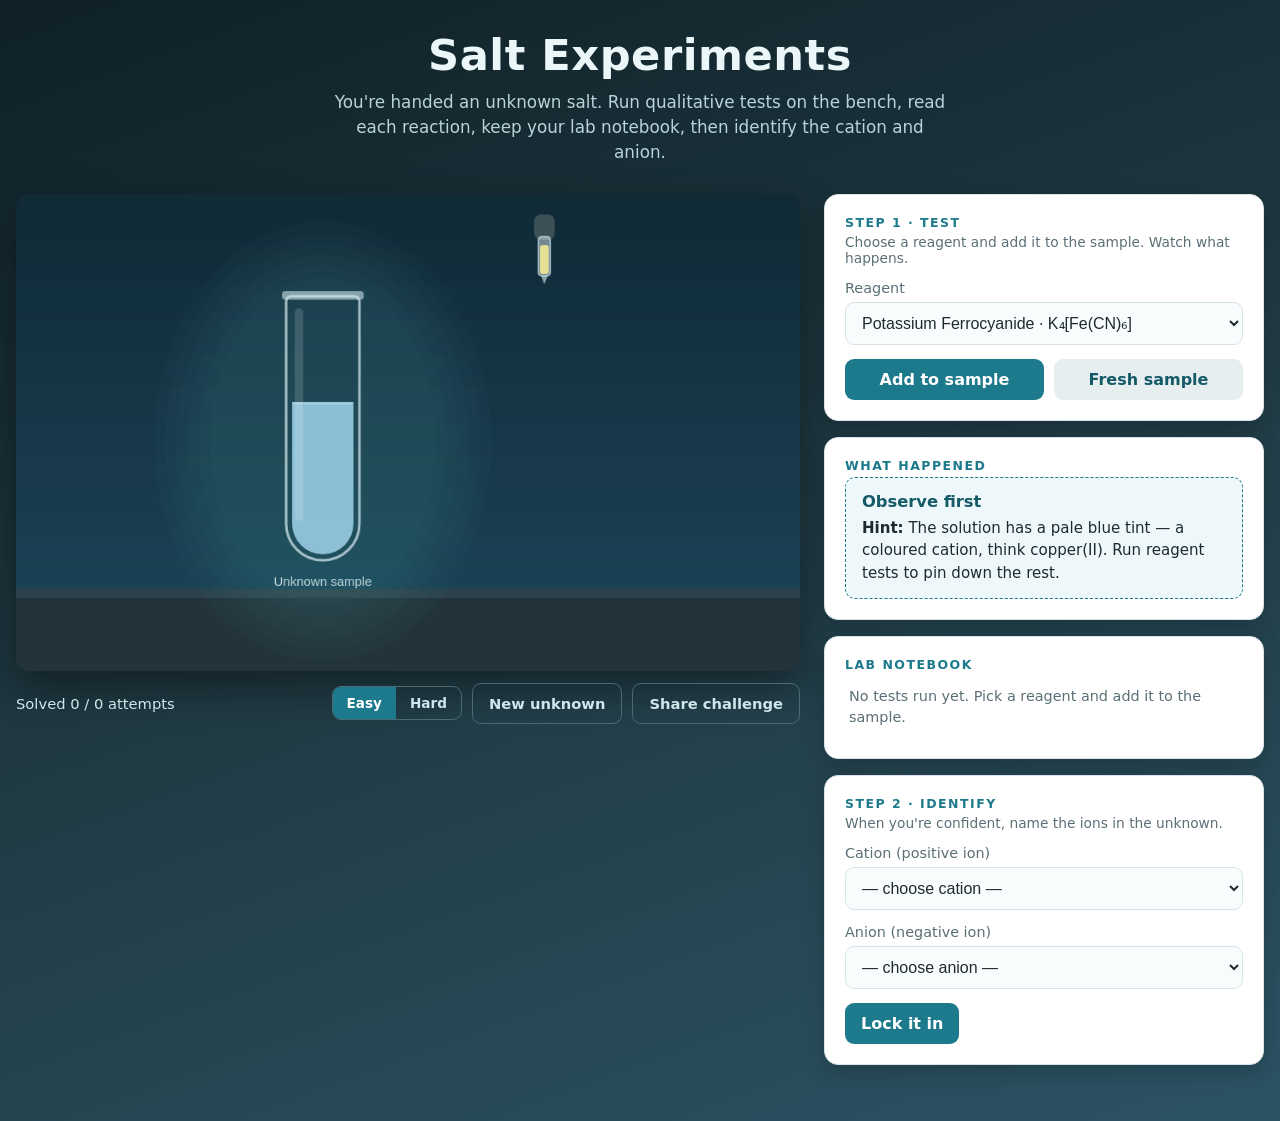
==== commit dc331aea: "Merge pull request #2 from SiamRahman29/polish-and-difficulty Polish + Easy/Hard difficulty modes" ====
--- a/index.html
+++ b/index.html
@@ -22,6 +22,10 @@
         <div class="score-bar">
           <span id="score">Solved 0 / 0 attempts</span>
           <span class="actions">
+            <span id="difficulty" class="difficulty" role="radiogroup" aria-label="Difficulty">
+              <button id="diff-easy" class="seg" type="button" role="radio" aria-checked="true">Easy</button>
+              <button id="diff-hard" class="seg" type="button" role="radio" aria-checked="false">Hard</button>
+            </span>
             <button id="new-btn" class="ghost" type="button">New unknown</button>
             <button id="share-btn" class="ghost" type="button">Share challenge</button>
           </span>
@@ -41,6 +45,7 @@
             <button id="add-btn" type="button">Add to sample</button>
             <button id="fresh-btn" class="secondary" type="button">Fresh sample</button>
           </div>
+          <p id="tests-left" class="tests-left" role="status"></p>
         </section>
 
         <!-- live explanation of the latest reaction -->
--- a/css/styles.css
+++ b/css/styles.css
@@ -70,7 +70,31 @@
   color: #cfe6ea;
   font-size: 0.92rem;
 }
-.score-bar .actions { display: flex; gap: 10px; }
+.score-bar .actions { display: flex; gap: 10px; align-items: center; flex-wrap: wrap; }
+
+/* difficulty segmented toggle */
+.difficulty {
+  display: inline-flex;
+  border: 1px solid #4a6b74;
+  border-radius: 9px;
+  overflow: hidden;
+}
+.difficulty .seg {
+  flex: 0 0 auto;
+  background: transparent;
+  color: #cfe6ea;
+  border: none;
+  border-radius: 0;
+  padding: 8px 14px;
+  font-size: 0.85rem;
+  font-weight: 600;
+}
+.difficulty .seg:hover { background: rgba(255, 255, 255, 0.08); }
+.difficulty .seg.active {
+  background: var(--accent);
+  color: #fff;
+}
+.difficulty .seg.active:hover { background: var(--accent); }
 
 .panel {
   flex: 1 1 340px;
@@ -108,6 +132,15 @@
   color: var(--text);
   width: 100%;
 }
+
+.tests-left {
+  margin: 12px 0 0;
+  font-size: 0.84rem;
+  color: var(--muted);
+  font-weight: 600;
+}
+.tests-left:empty { display: none; }
+.tests-left.spent { color: var(--no); }
 
 .btn-row { display: flex; flex-wrap: wrap; gap: 10px; }
 button {
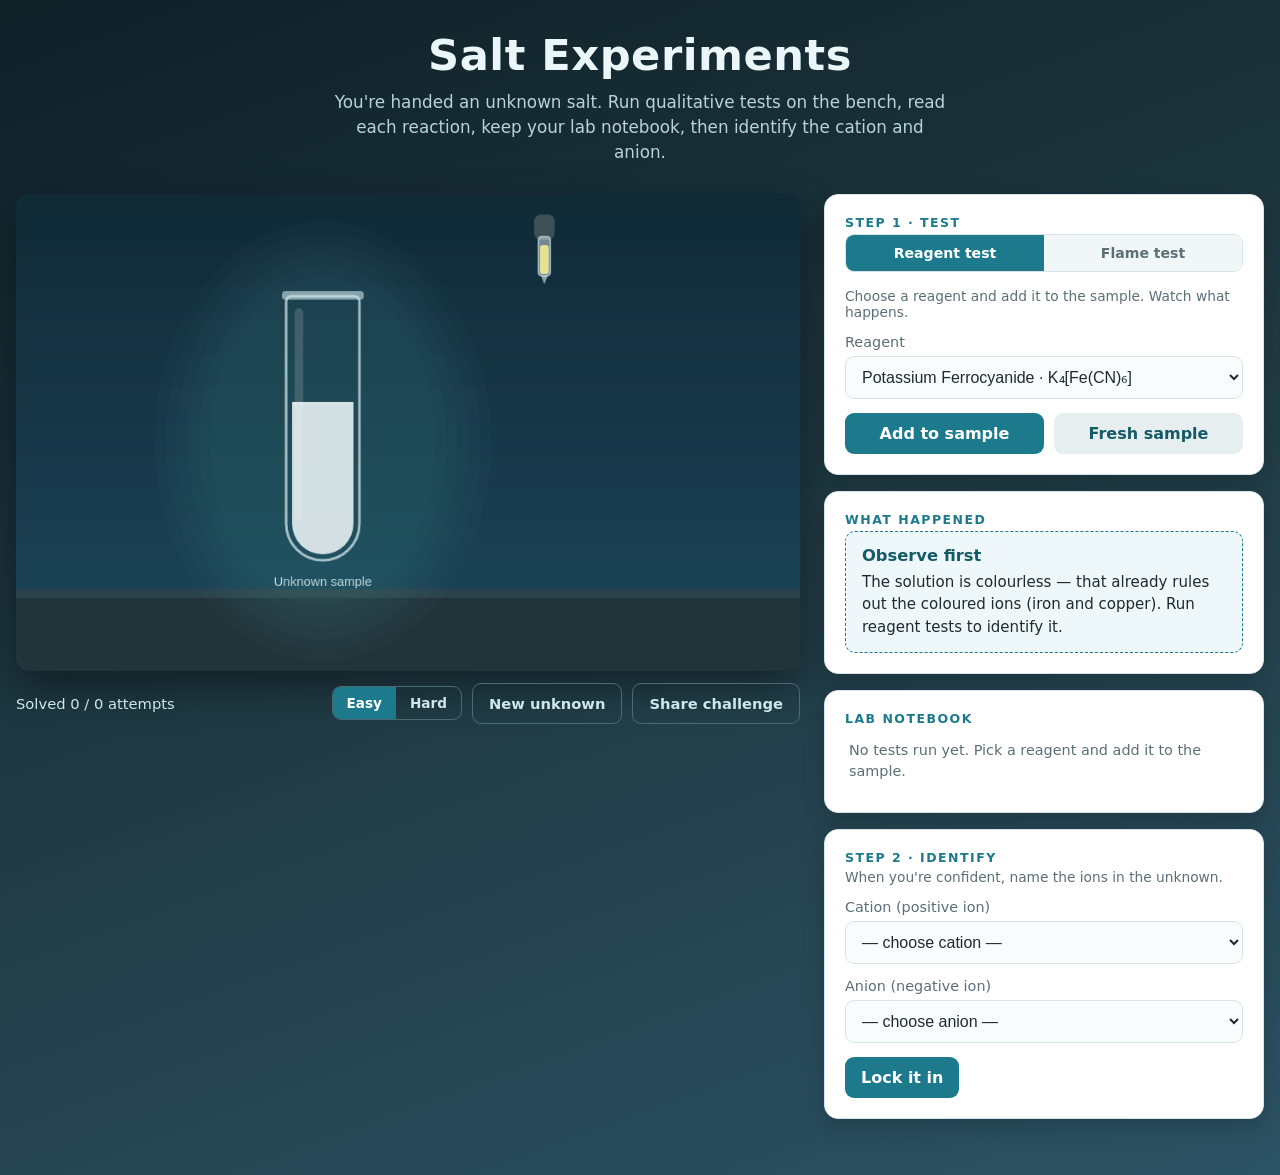
==== commit 658dda0d: "Merge pull request #3 from SiamRahman29/flame-tests Flame tests: a second station on the bench" ====
--- a/index.html
+++ b/index.html
@@ -33,18 +33,35 @@
       </section>
 
       <aside class="panel">
-        <!-- Step 1: test with a reagent -->
+        <!-- Step 1: test — either a wet reagent test or a flame test -->
         <section class="card">
           <h2>Step 1 · Test</h2>
-          <p class="step">Choose a reagent and add it to the sample. Watch what happens.</p>
-          <div class="field">
-            <label for="reagent-select">Reagent</label>
-            <select id="reagent-select"></select>
+          <div id="station-toggle" class="station-toggle" role="radiogroup" aria-label="Test type">
+            <button id="station-reagent" class="seg active" type="button" role="radio" aria-checked="true">Reagent test</button>
+            <button id="station-flame" class="seg" type="button" role="radio" aria-checked="false">Flame test</button>
           </div>
-          <div class="btn-row">
-            <button id="add-btn" type="button">Add to sample</button>
-            <button id="fresh-btn" class="secondary" type="button">Fresh sample</button>
+
+          <!-- reagent station -->
+          <div id="reagent-station">
+            <p class="step">Choose a reagent and add it to the sample. Watch what happens.</p>
+            <div class="field">
+              <label for="reagent-select">Reagent</label>
+              <select id="reagent-select"></select>
+            </div>
+            <div class="btn-row">
+              <button id="add-btn" type="button">Add to sample</button>
+              <button id="fresh-btn" class="secondary" type="button">Fresh sample</button>
+            </div>
           </div>
+
+          <!-- flame station -->
+          <div id="flame-station" hidden>
+            <p class="step">Dip a clean nichrome wire in the sample and hold it in the Bunsen flame. The colour fingerprints the metal — but only some metals show one.</p>
+            <div class="btn-row">
+              <button id="flame-btn" type="button">Heat in flame</button>
+            </div>
+          </div>
+
           <p id="tests-left" class="tests-left" role="status"></p>
         </section>
 
--- a/css/styles.css
+++ b/css/styles.css
@@ -95,6 +95,28 @@
   color: #fff;
 }
 .difficulty .seg.active:hover { background: var(--accent); }
+
+/* station segmented toggle (reagent vs flame), inside a light card */
+.station-toggle {
+  display: flex;
+  border: 1px solid var(--panel-border);
+  border-radius: 9px;
+  overflow: hidden;
+  margin-bottom: 16px;
+}
+.station-toggle .seg {
+  flex: 1 1 0;
+  background: #f1f6f7;
+  color: var(--muted);
+  border: none;
+  border-radius: 0;
+  padding: 10px 12px;
+  font-size: 0.88rem;
+  font-weight: 600;
+}
+.station-toggle .seg:hover { background: #e6eef0; }
+.station-toggle .seg.active,
+.station-toggle .seg.active:hover { background: var(--accent); color: #fff; }
 
 .panel {
   flex: 1 1 340px;
